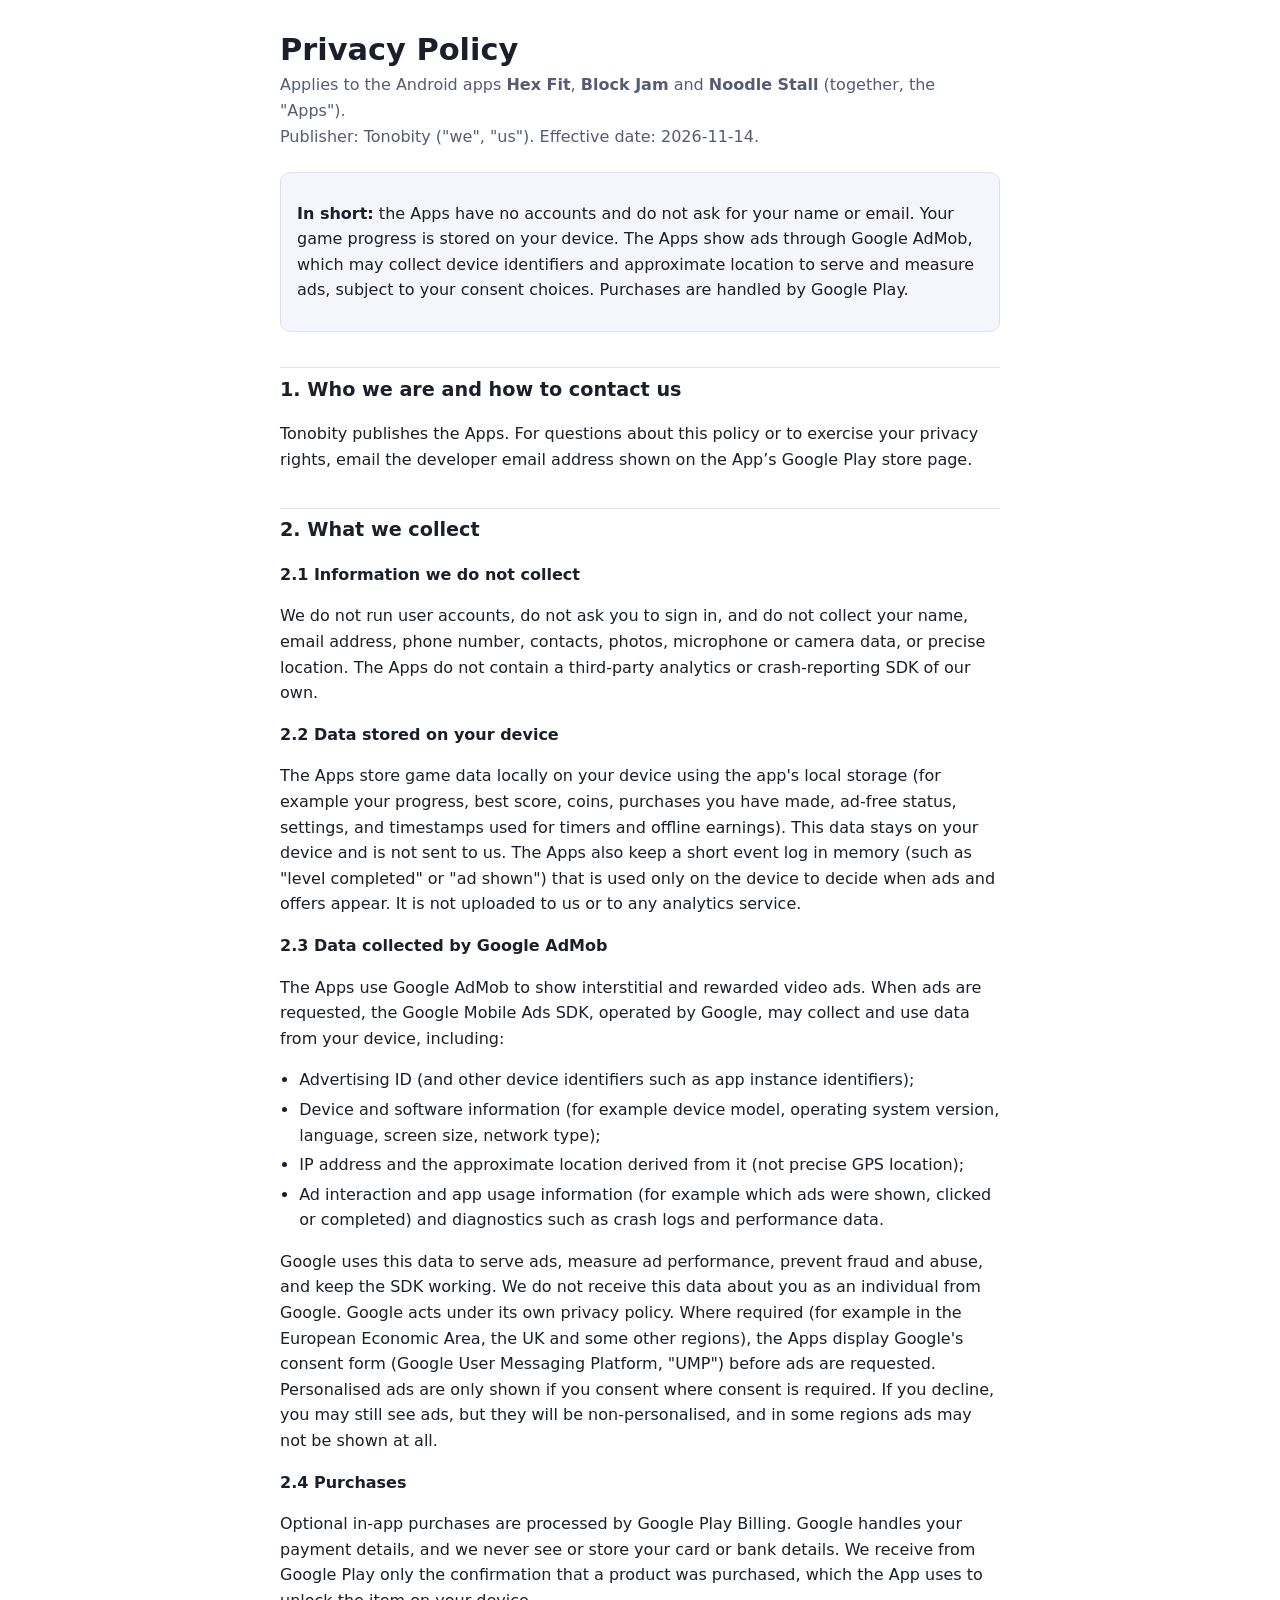
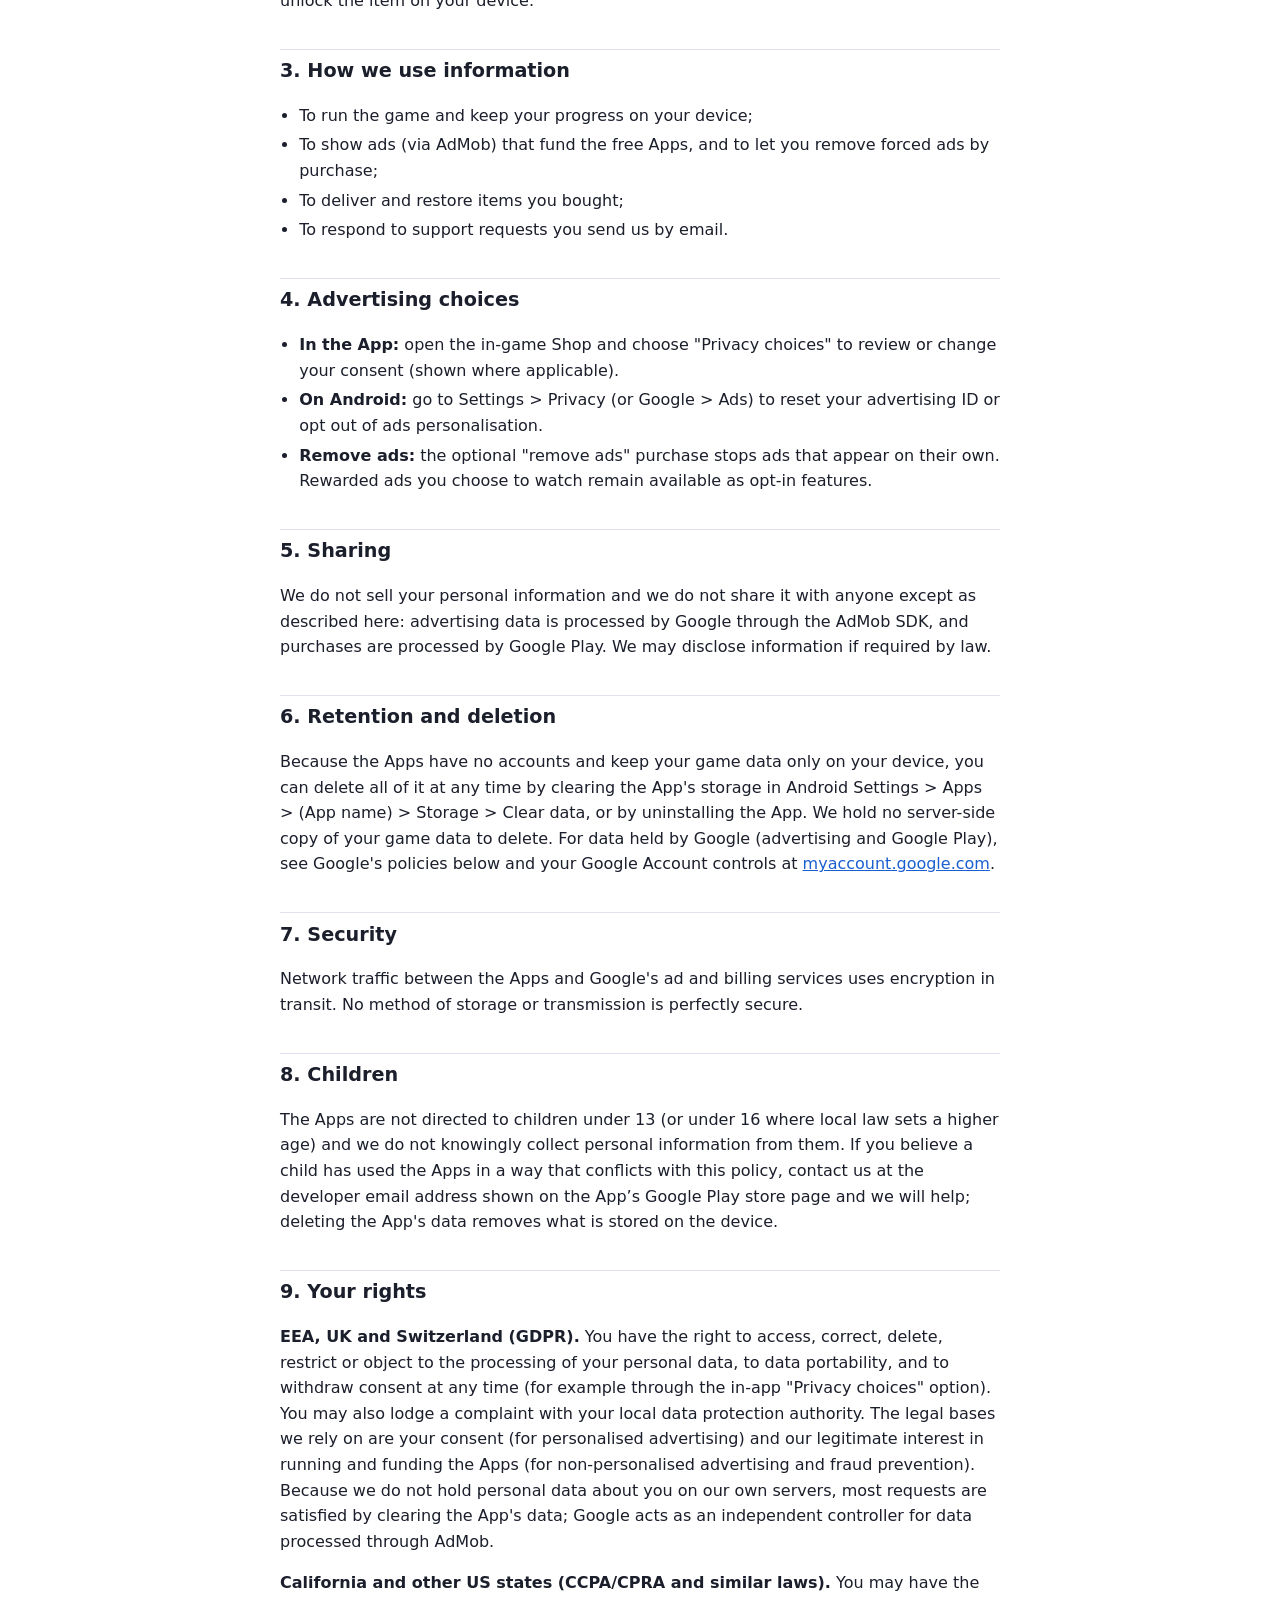
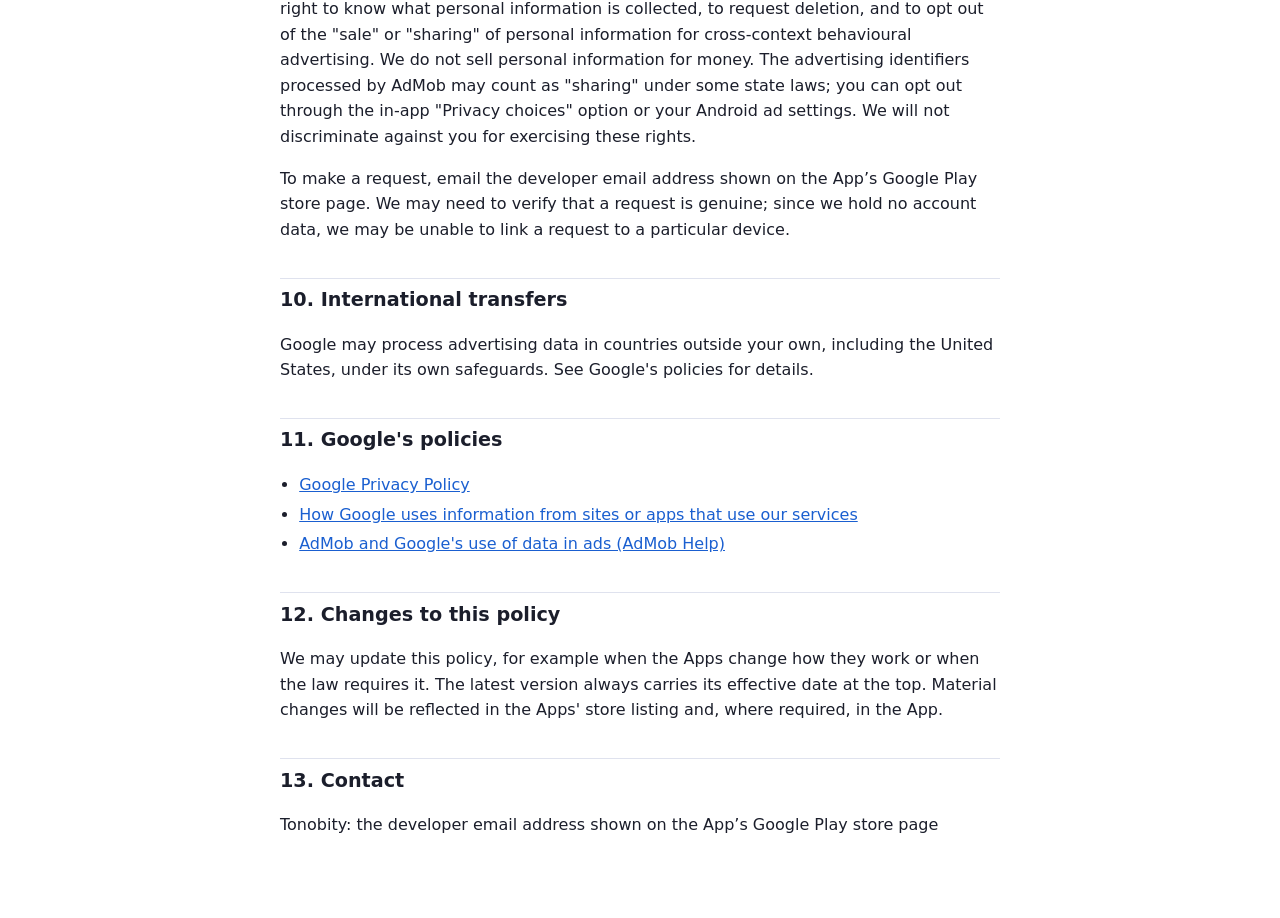
==== privacy/index.html @ 00c45346 "Fill privacy policy page Co-Authored-By: Claude Opus 5.5 <noreply@anthropic.com>" ====
<!doctype html>
<html lang="en">
<head>
<meta charset="utf-8">
<meta name="viewport" content="width=device-width,initial-scale=1">
<title>Tonobity Privacy Policy - Hex Fit, Block Jam, Noodle Stall</title>
<meta name="robots" content="index,follow">
<style>
  :root { --bg:#ffffff; --fg:#1b1e2b; --dim:#555b73; --line:#dfe2ee; --link:#1a5fd0; --card:#f5f6fb; }
  @media (prefers-color-scheme: dark) {
    :root { --bg:#14161f; --fg:#eceef8; --dim:#a4aac4; --line:#2b3046; --link:#7fb3ff; --card:#1b1e2c; }
  }
  * { box-sizing: border-box; }
  body { margin:0; background:var(--bg); color:var(--fg); font:16px/1.6 system-ui,-apple-system,"Segoe UI",Roboto,Arial,sans-serif; }
  main { max-width:760px; margin:0 auto; padding:32px 20px 64px; }
  h1 { font-size:1.9rem; line-height:1.2; margin:0 0 4px; }
  h2 { font-size:1.2rem; margin:2.2rem 0 .4rem; padding-top:.4rem; border-top:1px solid var(--line); }
  p, li { color:var(--fg); }
  .meta { color:var(--dim); margin:0 0 1.4rem; }
  a { color:var(--link); }
  ul { padding-left:1.2rem; }
  li { margin:.25rem 0; }
  table { width:100%; border-collapse:collapse; margin:.8rem 0; font-size:.95rem; }
  th, td { text-align:left; vertical-align:top; padding:.5rem .6rem; border:1px solid var(--line); }
  th { background:var(--card); }
  .box { background:var(--card); border:1px solid var(--line); border-radius:10px; padding:12px 16px; }
  @media (max-width:560px) { table { font-size:.85rem; } th, td { padding:.4rem; } }
</style>
</head>
<body>
<main>
<h1>Privacy Policy</h1>
<p class="meta">Applies to the Android apps <strong>Hex Fit</strong>, <strong>Block Jam</strong> and <strong>Noodle Stall</strong> (together, the "Apps").<br>
Publisher: Tonobity ("we", "us"). Effective date: 2026-11-14.</p>

<div class="box">
<p><strong>In short:</strong> the Apps have no accounts and do not ask for your name or email. Your game progress is stored on your device. The Apps show ads through Google AdMob, which may collect device identifiers and approximate location to serve and measure ads, subject to your consent choices. Purchases are handled by Google Play.</p>
</div>

<h2>1. Who we are and how to contact us</h2>
<p>Tonobity publishes the Apps. For questions about this policy or to exercise your privacy rights, email the developer email address shown on the App’s Google Play store page.</p>

<h2>2. What we collect</h2>
<h3 style="font-size:1rem;margin:1rem 0 .2rem">2.1 Information we do not collect</h3>
<p>We do not run user accounts, do not ask you to sign in, and do not collect your name, email address, phone number, contacts, photos, microphone or camera data, or precise location. The Apps do not contain a third-party analytics or crash-reporting SDK of our own.</p>

<h3 style="font-size:1rem;margin:1rem 0 .2rem">2.2 Data stored on your device</h3>
<p>The Apps store game data locally on your device using the app's local storage (for example your progress, best score, coins, purchases you have made, ad-free status, settings, and timestamps used for timers and offline earnings). This data stays on your device and is not sent to us. The Apps also keep a short event log in memory (such as "level completed" or "ad shown") that is used only on the device to decide when ads and offers appear. It is not uploaded to us or to any analytics service.</p>

<h3 style="font-size:1rem;margin:1rem 0 .2rem">2.3 Data collected by Google AdMob</h3>
<p>The Apps use Google AdMob to show interstitial and rewarded video ads. When ads are requested, the Google Mobile Ads SDK, operated by Google, may collect and use data from your device, including:</p>
<ul>
  <li>Advertising ID (and other device identifiers such as app instance identifiers);</li>
  <li>Device and software information (for example device model, operating system version, language, screen size, network type);</li>
  <li>IP address and the approximate location derived from it (not precise GPS location);</li>
  <li>Ad interaction and app usage information (for example which ads were shown, clicked or completed) and diagnostics such as crash logs and performance data.</li>
</ul>
<p>Google uses this data to serve ads, measure ad performance, prevent fraud and abuse, and keep the SDK working. We do not receive this data about you as an individual from Google. Google acts under its own privacy policy. Where required (for example in the European Economic Area, the UK and some other regions), the Apps display Google's consent form (Google User Messaging Platform, "UMP") before ads are requested. Personalised ads are only shown if you consent where consent is required. If you decline, you may still see ads, but they will be non-personalised, and in some regions ads may not be shown at all.</p>

<h3 style="font-size:1rem;margin:1rem 0 .2rem">2.4 Purchases</h3>
<p>Optional in-app purchases are processed by Google Play Billing. Google handles your payment details, and we never see or store your card or bank details. We receive from Google Play only the confirmation that a product was purchased, which the App uses to unlock the item on your device.</p>

<h2>3. How we use information</h2>
<ul>
  <li>To run the game and keep your progress on your device;</li>
  <li>To show ads (via AdMob) that fund the free Apps, and to let you remove forced ads by purchase;</li>
  <li>To deliver and restore items you bought;</li>
  <li>To respond to support requests you send us by email.</li>
</ul>

<h2>4. Advertising choices</h2>
<ul>
  <li><strong>In the App:</strong> open the in-game Shop and choose "Privacy choices" to review or change your consent (shown where applicable).</li>
  <li><strong>On Android:</strong> go to Settings &gt; Privacy (or Google &gt; Ads) to reset your advertising ID or opt out of ads personalisation.</li>
  <li><strong>Remove ads:</strong> the optional "remove ads" purchase stops ads that appear on their own. Rewarded ads you choose to watch remain available as opt-in features.</li>
</ul>

<h2>5. Sharing</h2>
<p>We do not sell your personal information and we do not share it with anyone except as described here: advertising data is processed by Google through the AdMob SDK, and purchases are processed by Google Play. We may disclose information if required by law.</p>

<h2>6. Retention and deletion</h2>
<p>Because the Apps have no accounts and keep your game data only on your device, you can delete all of it at any time by clearing the App's storage in Android Settings &gt; Apps &gt; (App name) &gt; Storage &gt; Clear data, or by uninstalling the App. We hold no server-side copy of your game data to delete. For data held by Google (advertising and Google Play), see Google's policies below and your Google Account controls at <a href="https://myaccount.google.com/">myaccount.google.com</a>.</p>

<h2>7. Security</h2>
<p>Network traffic between the Apps and Google's ad and billing services uses encryption in transit. No method of storage or transmission is perfectly secure.</p>

<h2>8. Children</h2>
<p>The Apps are not directed to children under 13 (or under 16 where local law sets a higher age) and we do not knowingly collect personal information from them. If you believe a child has used the Apps in a way that conflicts with this policy, contact us at the developer email address shown on the App’s Google Play store page and we will help; deleting the App's data removes what is stored on the device.</p>

<h2>9. Your rights</h2>
<p><strong>EEA, UK and Switzerland (GDPR).</strong> You have the right to access, correct, delete, restrict or object to the processing of your personal data, to data portability, and to withdraw consent at any time (for example through the in-app "Privacy choices" option). You may also lodge a complaint with your local data protection authority. The legal bases we rely on are your consent (for personalised advertising) and our legitimate interest in running and funding the Apps (for non-personalised advertising and fraud prevention). Because we do not hold personal data about you on our own servers, most requests are satisfied by clearing the App's data; Google acts as an independent controller for data processed through AdMob.</p>
<p><strong>California and other US states (CCPA/CPRA and similar laws).</strong> You may have the right to know what personal information is collected, to request deletion, and to opt out of the "sale" or "sharing" of personal information for cross-context behavioural advertising. We do not sell personal information for money. The advertising identifiers processed by AdMob may count as "sharing" under some state laws; you can opt out through the in-app "Privacy choices" option or your Android ad settings. We will not discriminate against you for exercising these rights.</p>
<p>To make a request, email the developer email address shown on the App’s Google Play store page. We may need to verify that a request is genuine; since we hold no account data, we may be unable to link a request to a particular device.</p>

<h2>10. International transfers</h2>
<p>Google may process advertising data in countries outside your own, including the United States, under its own safeguards. See Google's policies for details.</p>

<h2>11. Google's policies</h2>
<ul>
  <li><a href="https://policies.google.com/privacy">Google Privacy Policy</a></li>
  <li><a href="https://policies.google.com/technologies/partner-sites">How Google uses information from sites or apps that use our services</a></li>
  <li><a href="https://support.google.com/admob/answer/6128543">AdMob and Google's use of data in ads (AdMob Help)</a></li>
</ul>

<h2>12. Changes to this policy</h2>
<p>We may update this policy, for example when the Apps change how they work or when the law requires it. The latest version always carries its effective date at the top. Material changes will be reflected in the Apps' store listing and, where required, in the App.</p>

<h2>13. Contact</h2>
<p>Tonobity: the developer email address shown on the App’s Google Play store page</p>
</main>
</body>
</html>
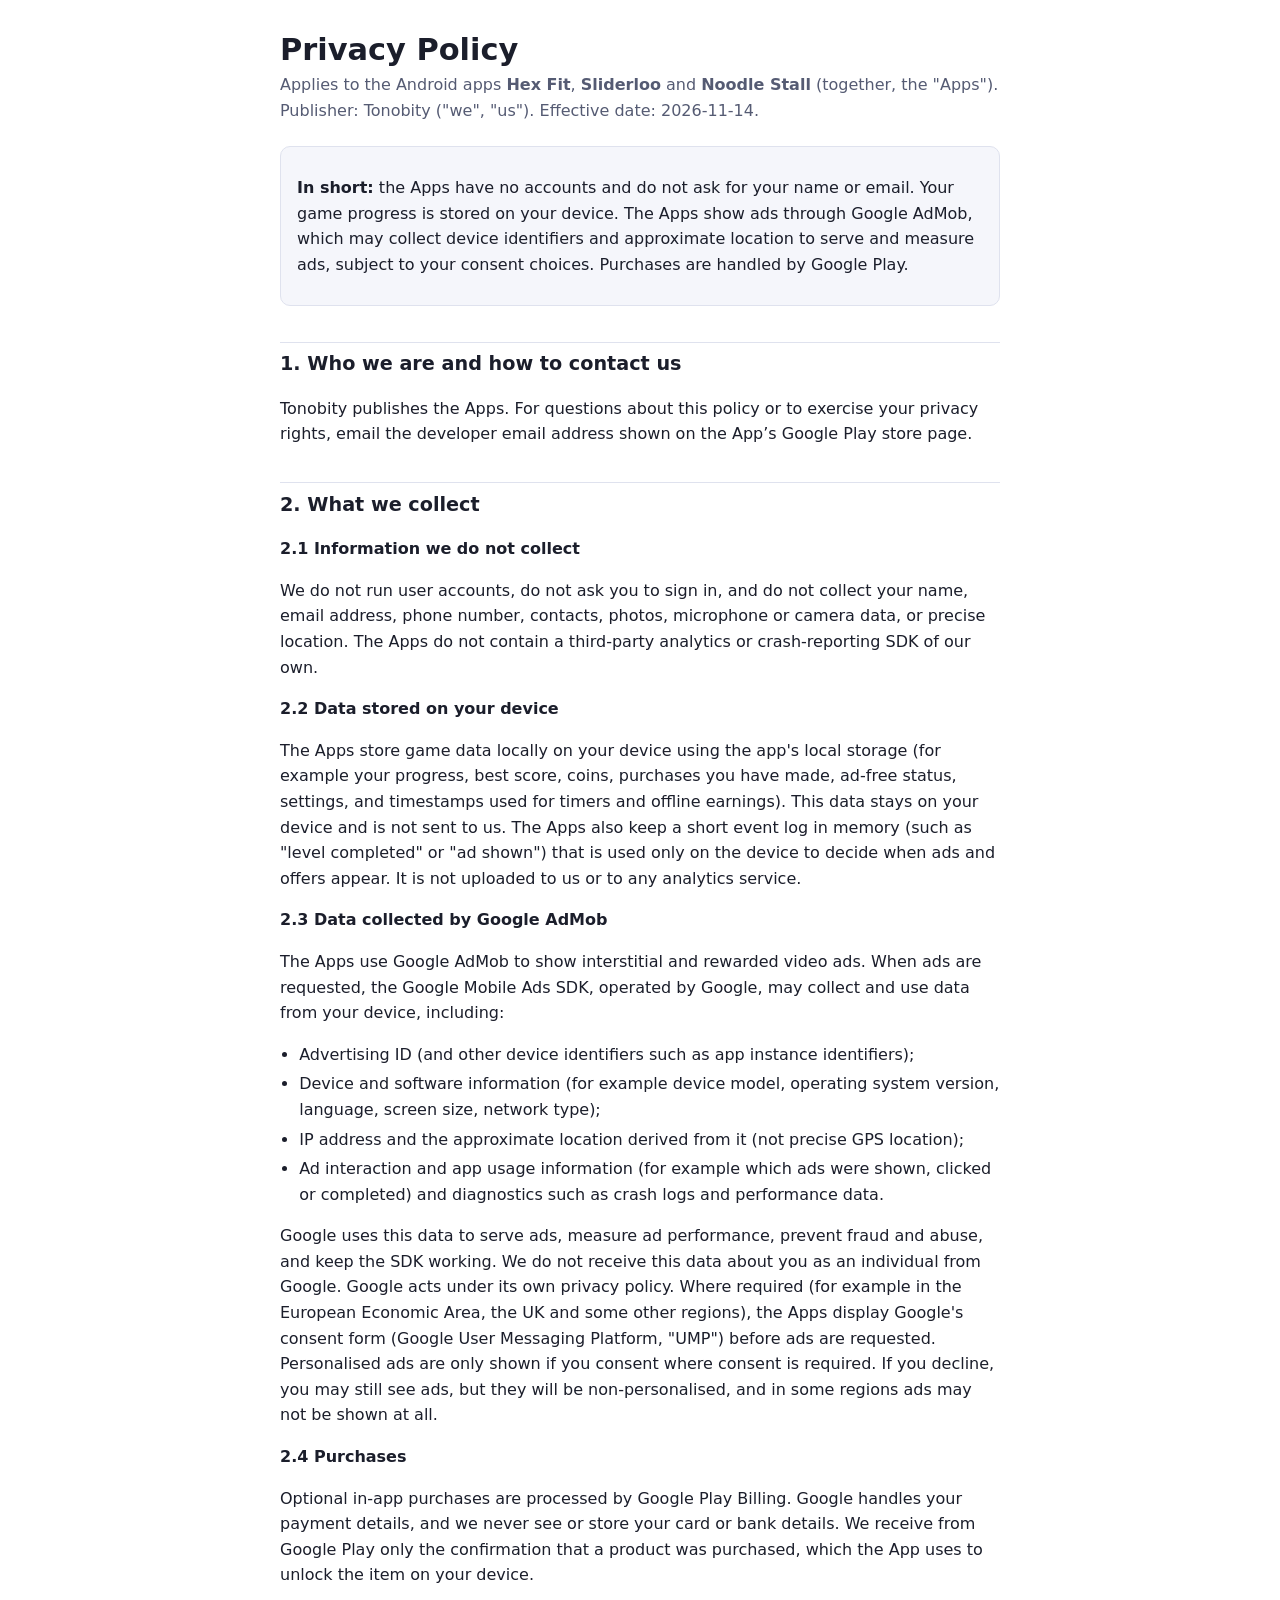
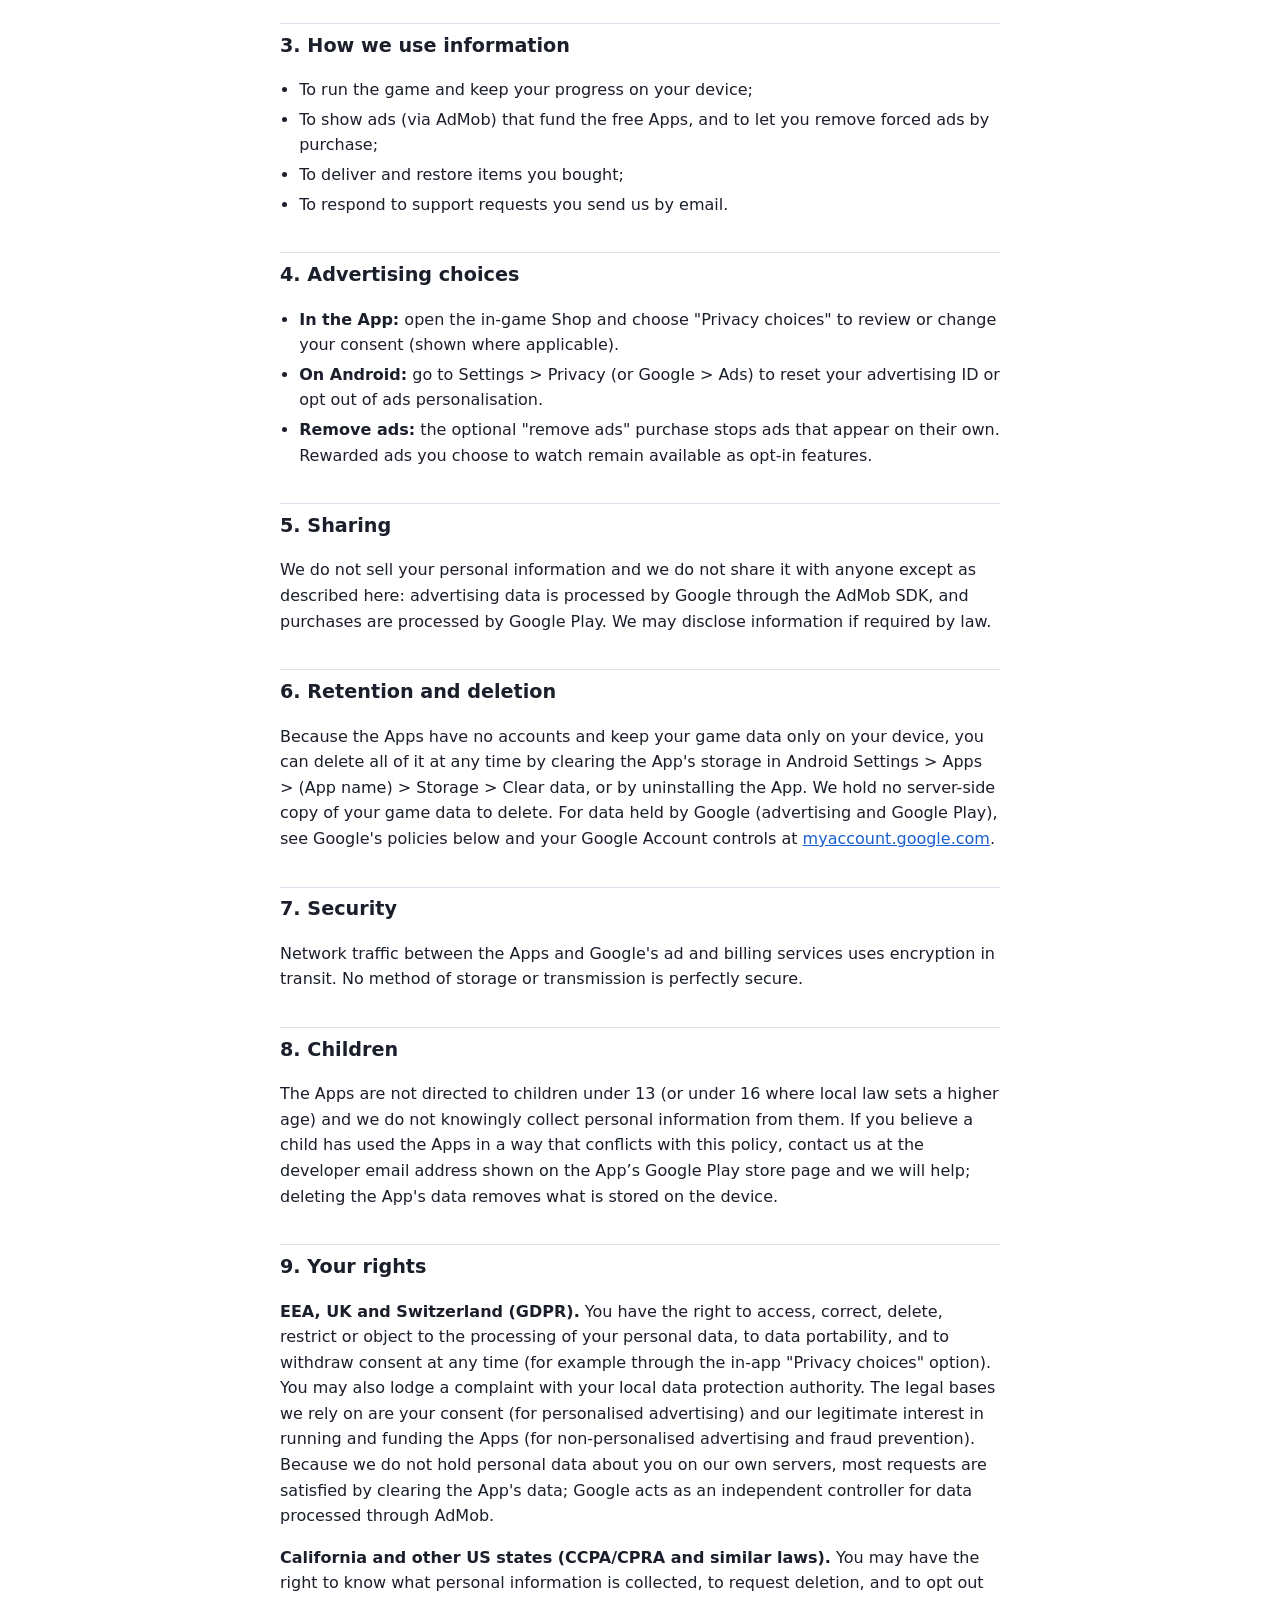
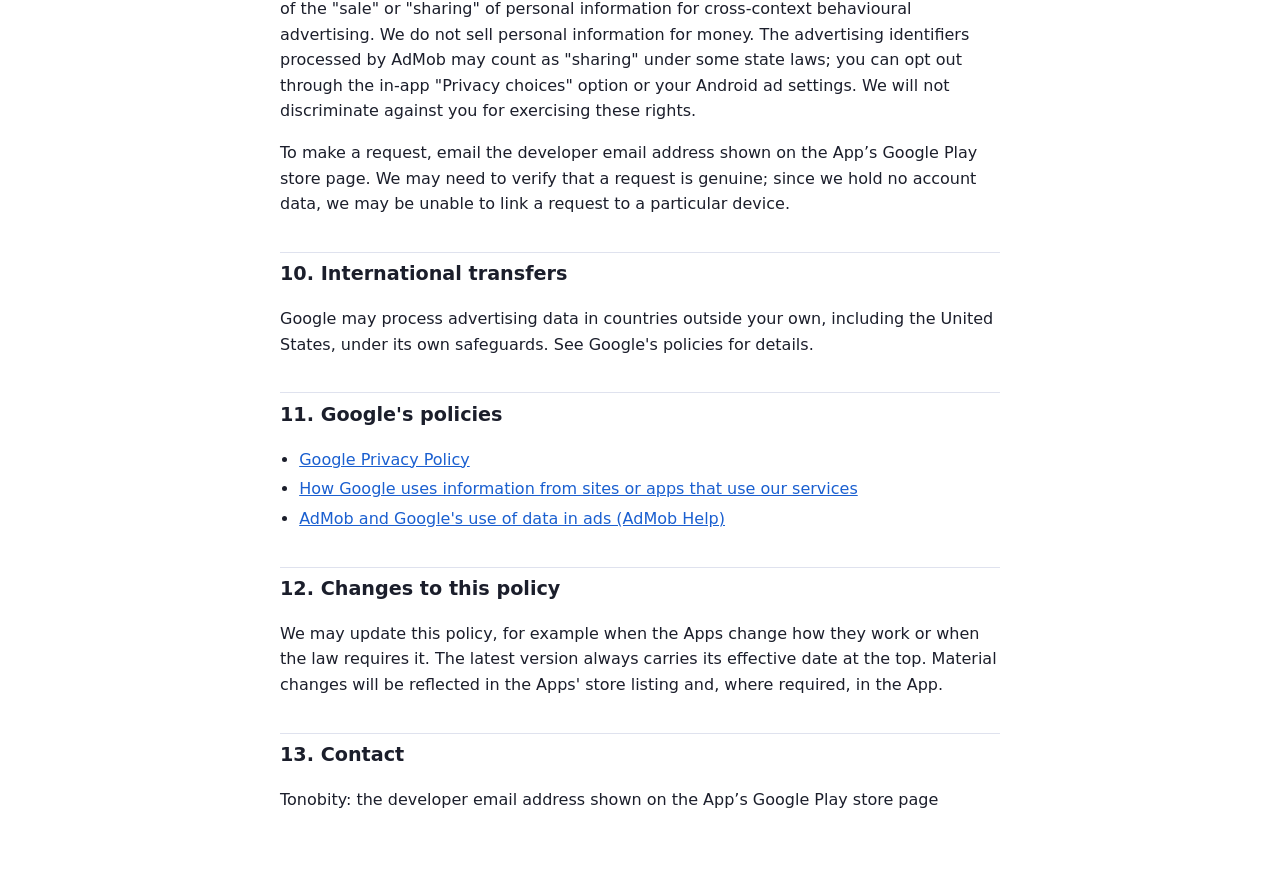
==== commit a148a26f: "Rename Block Jam to Sliderloo Co-Authored-By: Claude Opus 5.5 <noreply@anthropic.com>" ====
--- a/privacy/index.html
+++ b/privacy/index.html
@@ -3,7 +3,7 @@
 <head>
 <meta charset="utf-8">
 <meta name="viewport" content="width=device-width,initial-scale=1">
-<title>Tonobity Privacy Policy - Hex Fit, Block Jam, Noodle Stall</title>
+<title>Tonobity Privacy Policy - Hex Fit, Sliderloo, Noodle Stall</title>
 <meta name="robots" content="index,follow">
 <style>
   :root { --bg:#ffffff; --fg:#1b1e2b; --dim:#555b73; --line:#dfe2ee; --link:#1a5fd0; --card:#f5f6fb; }
@@ -30,7 +30,7 @@
 <body>
 <main>
 <h1>Privacy Policy</h1>
-<p class="meta">Applies to the Android apps <strong>Hex Fit</strong>, <strong>Block Jam</strong> and <strong>Noodle Stall</strong> (together, the "Apps").<br>
+<p class="meta">Applies to the Android apps <strong>Hex Fit</strong>, <strong>Sliderloo</strong> and <strong>Noodle Stall</strong> (together, the "Apps").<br>
 Publisher: Tonobity ("we", "us"). Effective date: 2026-11-14.</p>
 
 <div class="box">
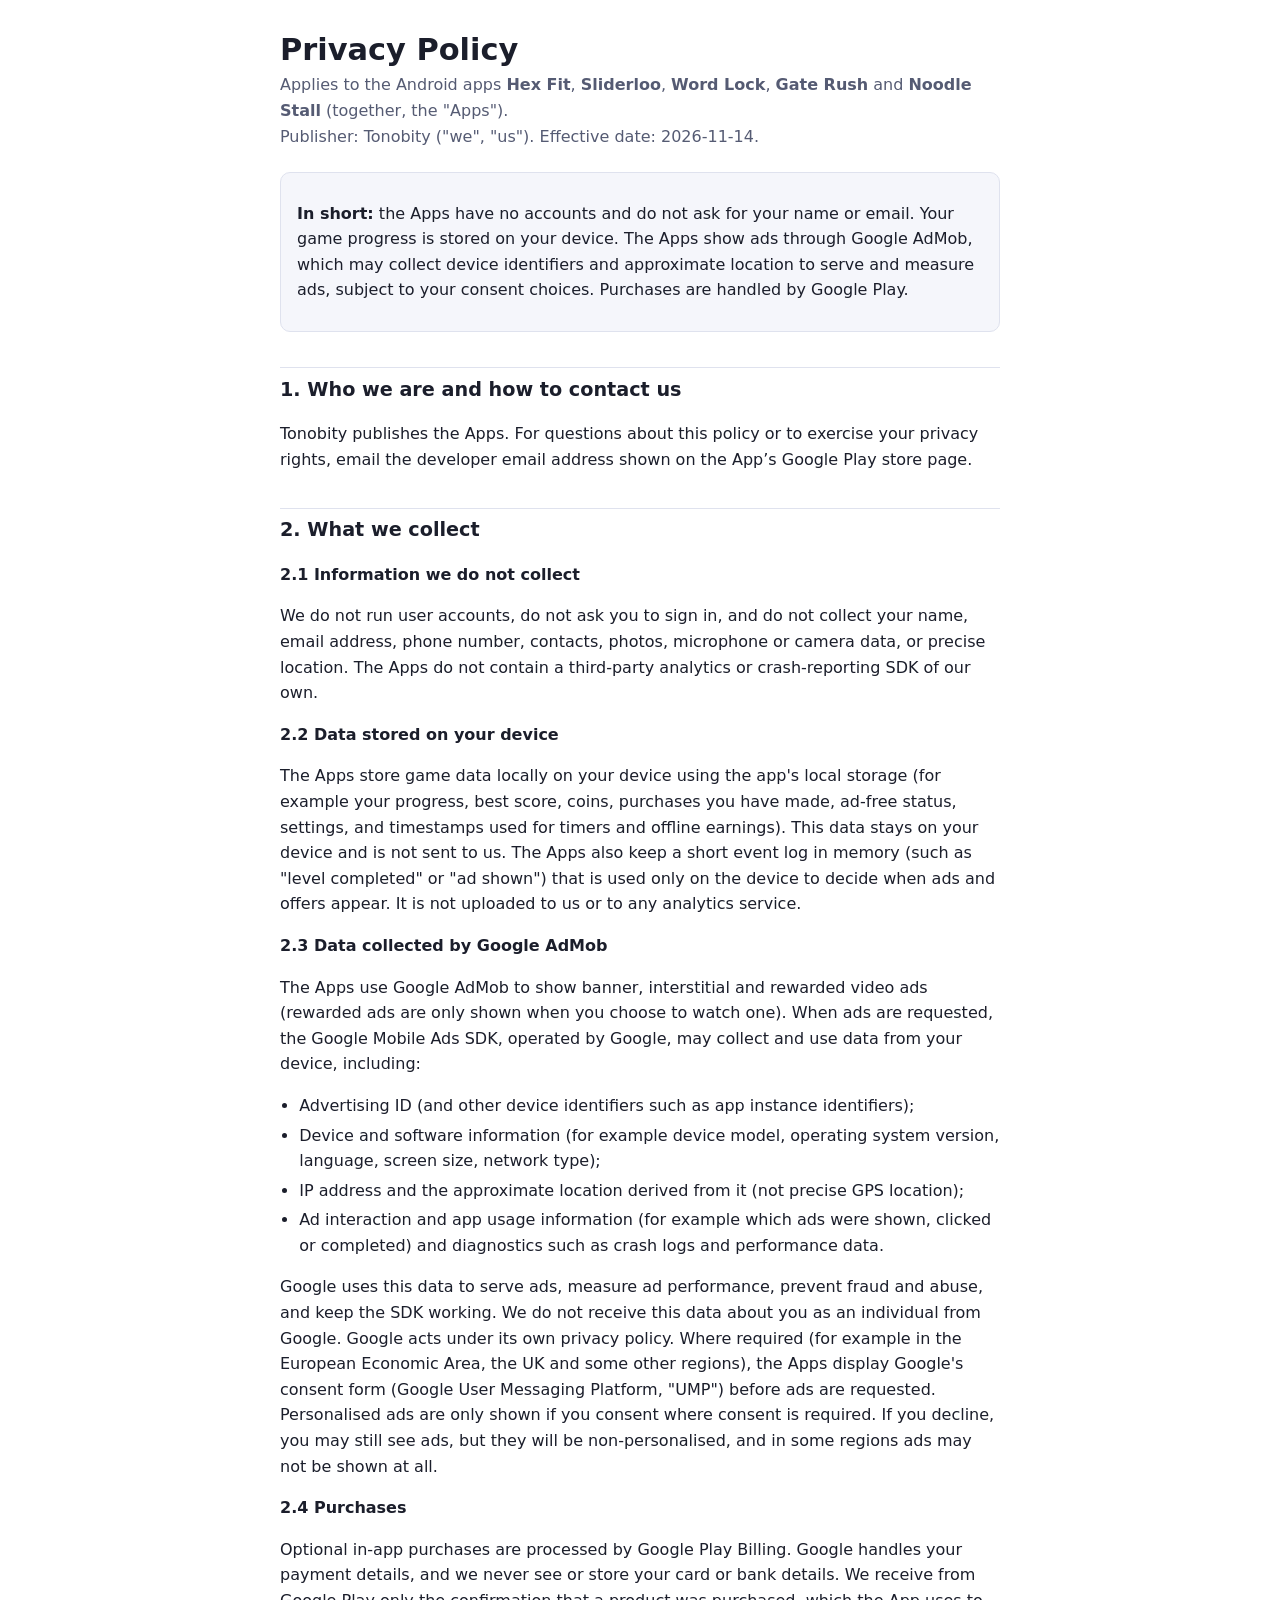
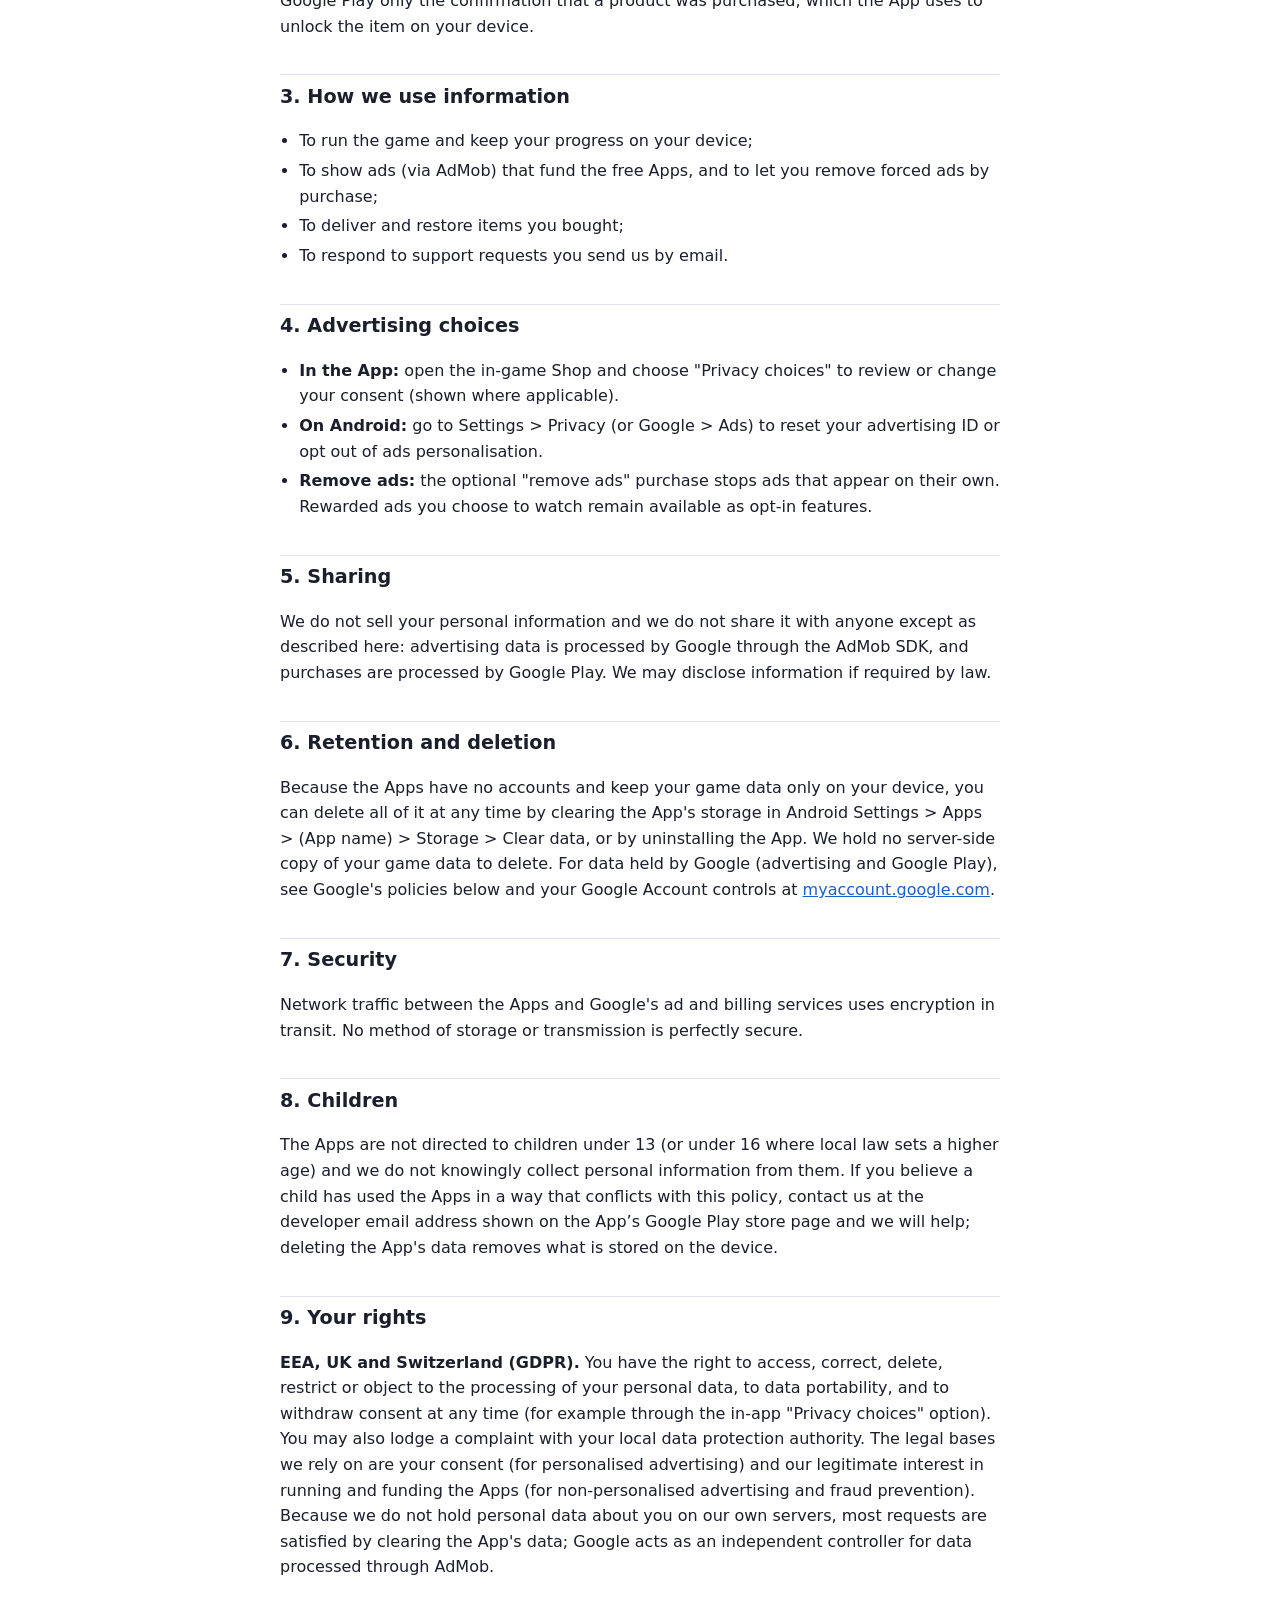
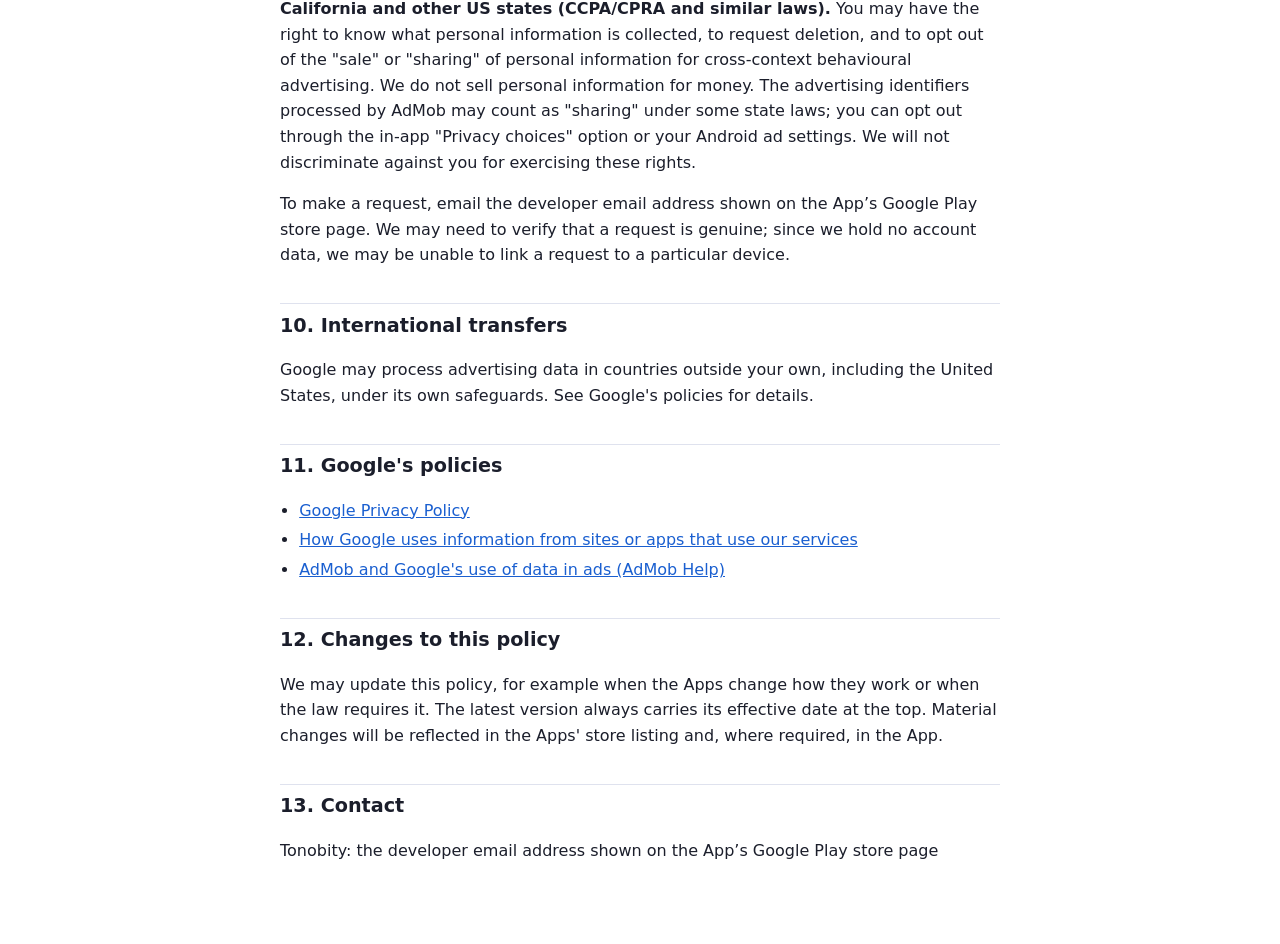
==== commit e5759c89: "Privacy policy: add Word Lock and Gate Rush, mention banner ads Co-Authored-By: Claude Opus 5.5 <nor" ====
--- a/privacy/index.html
+++ b/privacy/index.html
@@ -3,7 +3,7 @@
 <head>
 <meta charset="utf-8">
 <meta name="viewport" content="width=device-width,initial-scale=1">
-<title>Tonobity Privacy Policy - Hex Fit, Sliderloo, Noodle Stall</title>
+<title>Tonobity Privacy Policy - Hex Fit, Sliderloo, Word Lock, Gate Rush, Noodle Stall</title>
 <meta name="robots" content="index,follow">
 <style>
   :root { --bg:#ffffff; --fg:#1b1e2b; --dim:#555b73; --line:#dfe2ee; --link:#1a5fd0; --card:#f5f6fb; }
@@ -30,7 +30,7 @@
 <body>
 <main>
 <h1>Privacy Policy</h1>
-<p class="meta">Applies to the Android apps <strong>Hex Fit</strong>, <strong>Sliderloo</strong> and <strong>Noodle Stall</strong> (together, the "Apps").<br>
+<p class="meta">Applies to the Android apps <strong>Hex Fit</strong>, <strong>Sliderloo</strong>, <strong>Word Lock</strong>, <strong>Gate Rush</strong> and <strong>Noodle Stall</strong> (together, the "Apps").<br>
 Publisher: Tonobity ("we", "us"). Effective date: 2026-11-14.</p>
 
 <div class="box">
@@ -48,7 +48,7 @@
 <p>The Apps store game data locally on your device using the app's local storage (for example your progress, best score, coins, purchases you have made, ad-free status, settings, and timestamps used for timers and offline earnings). This data stays on your device and is not sent to us. The Apps also keep a short event log in memory (such as "level completed" or "ad shown") that is used only on the device to decide when ads and offers appear. It is not uploaded to us or to any analytics service.</p>
 
 <h3 style="font-size:1rem;margin:1rem 0 .2rem">2.3 Data collected by Google AdMob</h3>
-<p>The Apps use Google AdMob to show interstitial and rewarded video ads. When ads are requested, the Google Mobile Ads SDK, operated by Google, may collect and use data from your device, including:</p>
+<p>The Apps use Google AdMob to show banner, interstitial and rewarded video ads (rewarded ads are only shown when you choose to watch one). When ads are requested, the Google Mobile Ads SDK, operated by Google, may collect and use data from your device, including:</p>
 <ul>
   <li>Advertising ID (and other device identifiers such as app instance identifiers);</li>
   <li>Device and software information (for example device model, operating system version, language, screen size, network type);</li>
